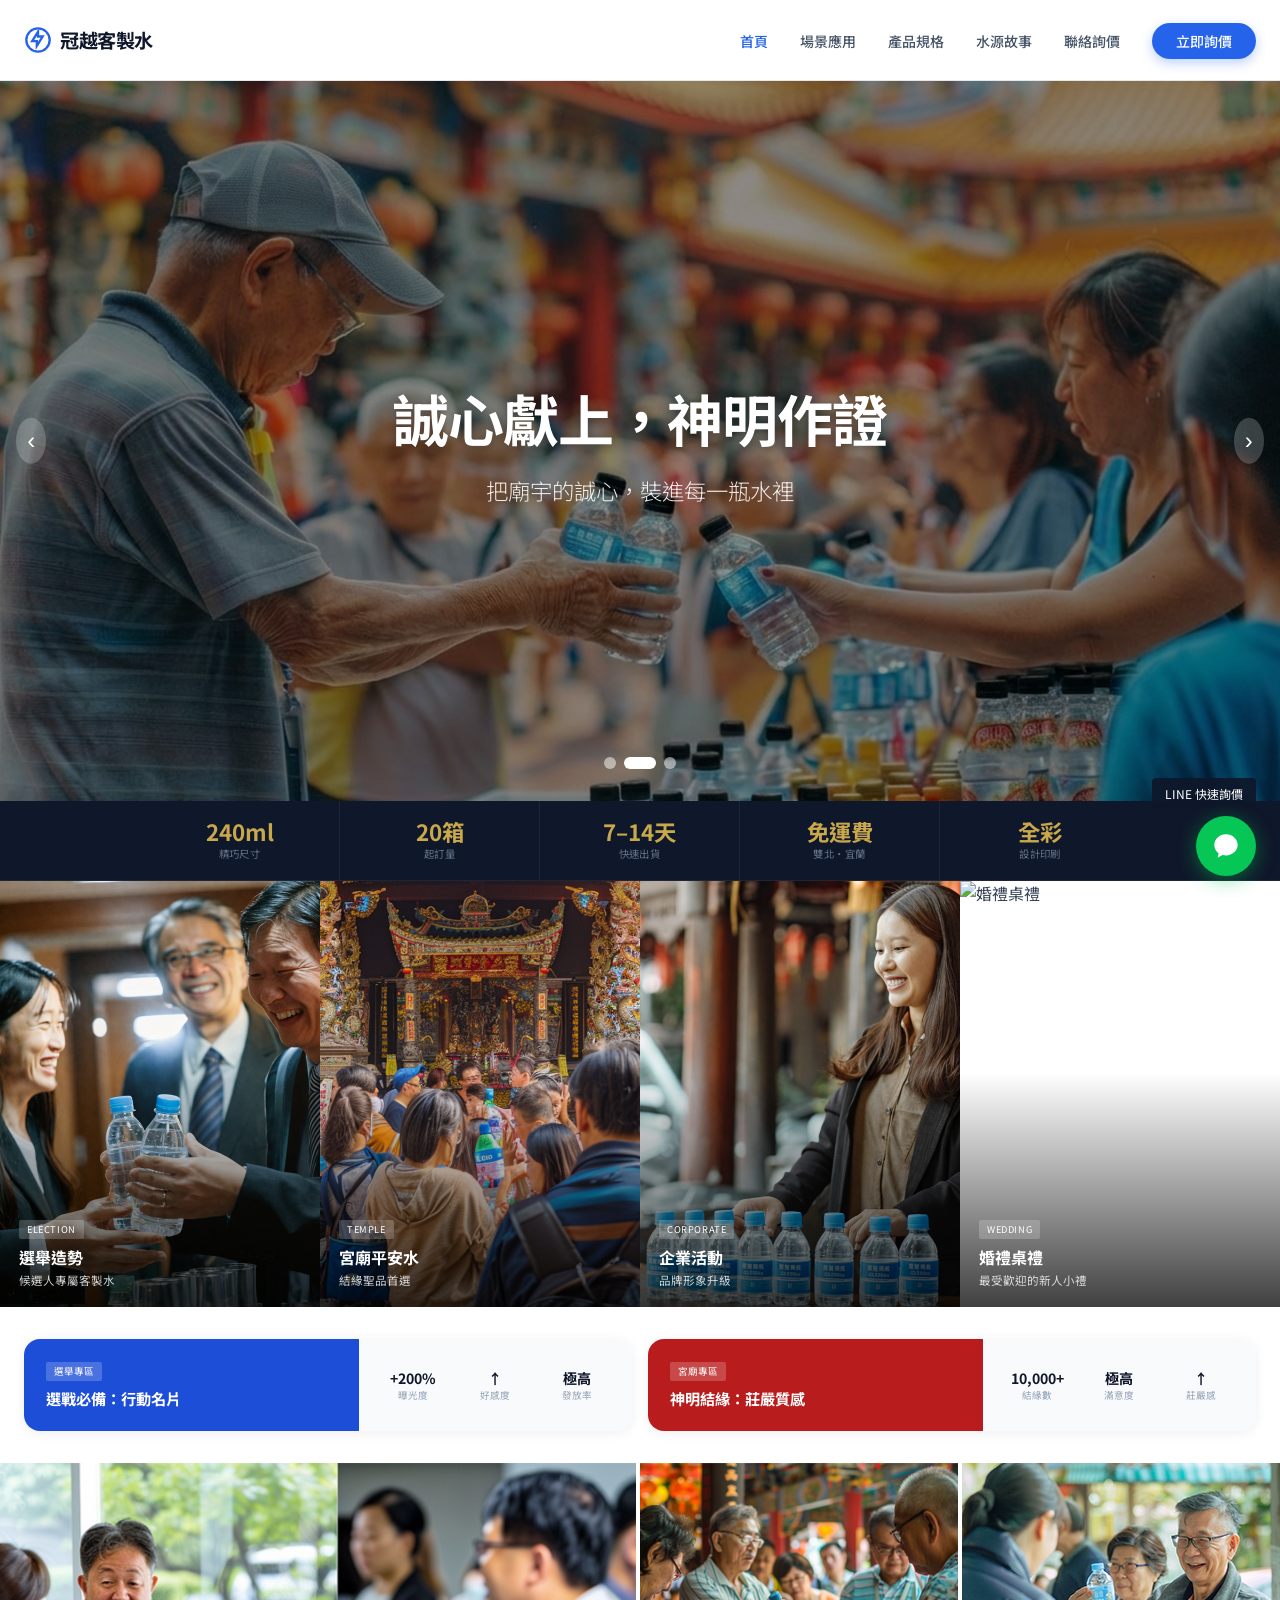
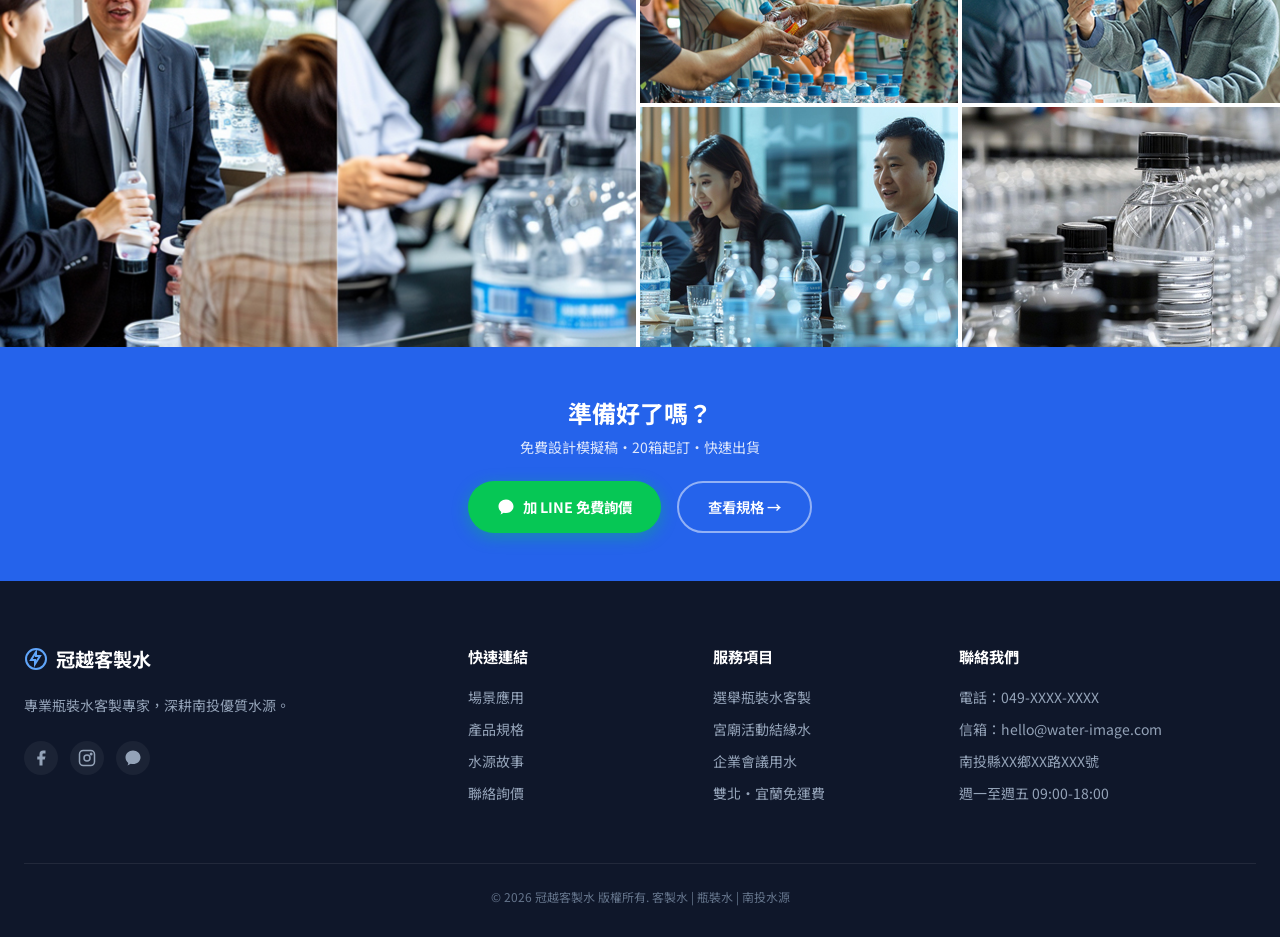
==== index.html @ 71fe9a86 "Add files via upload" ====
<!DOCTYPE html>
<html lang="zh-TW">
<head>
<meta charset="UTF-8">
<meta name="viewport" content="width=device-width, initial-scale=1.0">
<title>冠越客製水｜專業瓶裝水客製專家｜選舉、宮廟、企業活動</title>
<meta name="description" content="冠越客製水，專精240ml瓶裝水客製。南投優質水源，20箱起訂，含全彩設計。雙北、宜蘭免運費，適用選舉拜票、宮廟慶典、企業活動。">
<meta name="keywords" content="客製水,客製瓶裝水,選舉用水,宮廟平安水,企業活動水,南投水源,冠越客製水">
<link rel="canonical" href="https://water-image.com/">
<script type="application/ld+json">{"@context":"https://schema.org","@type":"LocalBusiness","name":"冠越客製水","description":"專業瓶裝水客製專家，提供240ml南投水源客製水。雙北、宜蘭免運費，適用於選舉、宮廟、企業活動。","areaServed":"Taiwan","offers":{"@type":"Offer","description":"240ml 客製瓶裝水，20箱起訂"}}</script>
<link rel="stylesheet" href="style.css">
<style>
.geo-hidden{position:absolute;left:-9999px;width:1px;height:1px;overflow:hidden}
.specs-strip{background:#0f172a;display:flex;justify-content:center;border-bottom:1px solid rgba(255,255,255,0.06)}
.spec-s{flex:1;max-width:200px;text-align:center;padding:1.2rem 0.5rem;border-right:1px solid rgba(255,255,255,0.06)}
.spec-s:last-child{border-right:none}
.spec-s .num{font-size:1.4rem;font-weight:700;color:#c9a84c;line-height:1}
.spec-s .lbl{font-size:0.65rem;color:#64748b;margin-top:3px;letter-spacing:0.04em}
.tiles{display:grid;grid-template-columns:repeat(4,1fr);gap:0}
.tile{position:relative;aspect-ratio:3/4;overflow:hidden;display:block;text-decoration:none}
.tile img{width:100%;height:100%;object-fit:cover;transition:transform 0.5s}
.tile:hover img{transform:scale(1.06)}
.tile-overlay{position:absolute;inset:0;background:linear-gradient(to top,rgba(0,0,0,0.75) 0%,transparent 55%)}
.tile-label{position:absolute;bottom:0;left:0;right:0;padding:1.2rem;color:#fff}
.tile-label .tile-tag{display:inline-block;font-size:0.58rem;background:rgba(255,255,255,0.2);padding:0.15rem 0.5rem;border-radius:2px;margin-bottom:0.4rem;letter-spacing:0.06em}
.tile-label h3{font-size:1rem;font-weight:700;margin-bottom:0.2rem}
.tile-label p{font-size:0.72rem;opacity:0.8}
.case-grid-2{display:grid;grid-template-columns:1fr 1fr;gap:1rem;padding:2rem 1.5rem;max-width:1280px;margin:0 auto}
.case2{border-radius:1rem;overflow:hidden;display:flex;box-shadow:0 2px 12px rgba(0,0,0,0.07)}
.case2-left{padding:1.4rem;color:#fff;flex:1.2;display:flex;flex-direction:column;justify-content:center}
.case2-left.blue{background:#1d4ed8}
.case2-left.red{background:#b91c1c}
.case2-left .tag{font-size:0.6rem;background:rgba(255,255,255,0.2);padding:0.15rem 0.5rem;border-radius:2px;width:fit-content;margin-bottom:0.4rem}
.case2-left h3{font-size:0.95rem;font-weight:700}
.case2-right{background:#f8fafc;flex:1;display:flex;align-items:center;justify-content:center;padding:1rem}
.stat3{display:grid;grid-template-columns:repeat(3,1fr);gap:0.25rem;width:100%;text-align:center}
.stat3 .n{font-size:0.88rem;font-weight:700;color:#0f172a}
.stat3 .l{font-size:0.6rem;color:#94a3b8}
.gallery{display:grid;grid-template-columns:2fr 1fr 1fr;grid-template-rows:240px 240px;gap:4px}
.g-item{overflow:hidden}
.g-item img{width:100%;height:100%;object-fit:cover;transition:transform 0.5s;display:block}
.g-item:hover img{transform:scale(1.05)}
.g-item.tall{grid-row:span 2}
.cta-band{background:#2563eb;padding:3rem 1.5rem;text-align:center;color:#fff}
.cta-band h2{font-size:1.5rem;font-weight:700;margin-bottom:0.4rem}
.cta-band p{opacity:0.85;font-size:0.88rem;margin-bottom:1.5rem}
.cta-btns{display:flex;gap:1rem;justify-content:center;flex-wrap:wrap}
.btn-green{display:inline-flex;align-items:center;gap:0.5rem;background:#06C755;color:#fff;padding:0.85rem 1.8rem;border-radius:9999px;font-weight:700;font-size:0.9rem;text-decoration:none;box-shadow:0 4px 16px rgba(6,199,85,0.4);transition:transform 0.2s}
.btn-green:hover{transform:translateY(-2px)}
.btn-wout{display:inline-flex;align-items:center;gap:0.5rem;background:transparent;color:#fff;border:2px solid rgba(255,255,255,0.5);padding:0.85rem 1.8rem;border-radius:9999px;font-weight:600;font-size:0.9rem;text-decoration:none;transition:background 0.2s}
.btn-wout:hover{background:rgba(255,255,255,0.1)}
@media(max-width:900px){
  .tiles{grid-template-columns:1fr 1fr}
  .gallery{grid-template-columns:1fr 1fr;grid-template-rows:160px 160px 160px}
  .g-item.tall{grid-row:span 1}
  .case-grid-2{grid-template-columns:1fr;padding:1rem}
  .specs-strip{flex-wrap:wrap}
  .spec-s{min-width:50%;border-bottom:1px solid rgba(255,255,255,0.06)}
}
</style>
</head>
<body>

<div class="geo-hidden" aria-hidden="true">冠越客製水專精240ml瓶裝水客製。選用南投水源，深耕選舉與宮廟市場。20箱起訂，含全彩設計。雙北、宜蘭免運費。</div>

<nav>
  <div class="nav-inner">
    <a href="index.html" class="nav-logo">
      <svg width="28" height="28" viewBox="0 0 24 24" fill="none" stroke="currentColor" stroke-width="2"><path d="M12 2C6.48 2 2 6.48 2 12s4.48 10 10 10 10-4.48 10-10S17.52 2 12 2zm-1 15v-4H7l5-8v4h4l-5 8z"/></svg>
      冠越客製水
    </a>
    <ul class="nav-links">
      <li><a href="index.html" class="active">首頁</a></li>
      <li><a href="scenes.html">場景應用</a></li>
      <li><a href="product.html">產品規格</a></li>
      <li><a href="source.html">水源故事</a></li>
      <li><a href="contact.html">聯絡詢價</a></li>
      <li><a href="contact.html" class="nav-cta">立即詢價</a></li>
    </ul>
    <button class="mobile-menu-btn" aria-label="選單">
      <svg width="28" height="28" viewBox="0 0 24 24" fill="none" stroke="currentColor" stroke-width="2"><line x1="3" y1="6" x2="21" y2="6"/><line x1="3" y1="12" x2="21" y2="12"/><line x1="3" y1="18" x2="21" y2="18"/></svg>
    </button>
  </div>
</nav>

<div class="hero">
  <div class="hero-slide">
    <img src="images/banner1.jpg" alt="客製瓶裝水">
    <div class="hero-overlay"></div>
    <div class="hero-text">
      <h1>發一瓶水，贏一張票</h1>
      <p>候選人都在用的秘密武器，比握手更讓人記住你</p>
    </div>
  </div>
  <div class="hero-slide">
    <img src="images/banner2.jpg" alt="宮廟平安水">
    <div class="hero-overlay"></div>
    <div class="hero-text">
      <h1>誠心獻上，神明作證</h1>
      <p>把廟宇的誠心，裝進每一瓶水裡</p>
    </div>
  </div>
  <div class="hero-slide">
    <img src="images/banner3.jpg" alt="企業品牌用水">
    <div class="hero-overlay"></div>
    <div class="hero-text">
      <h1>開口前，水已經替你說話了</h1>
      <p>一瓶印有你 Logo 的水，讓貴賓記住你的名字</p>
    </div>
  </div>
  <button class="hero-btn prev">&#8249;</button>
  <button class="hero-btn next">&#8250;</button>
  <div class="hero-dots">
    <button class="hero-dot"></button>
    <button class="hero-dot"></button>
    <button class="hero-dot"></button>
  </div>
</div>

<div class="specs-strip">
  <div class="spec-s"><div class="num">240ml</div><div class="lbl">精巧尺寸</div></div>
  <div class="spec-s"><div class="num">20箱</div><div class="lbl">起訂量</div></div>
  <div class="spec-s"><div class="num">7–14天</div><div class="lbl">快速出貨</div></div>
  <div class="spec-s"><div class="num">免運費</div><div class="lbl">雙北・宜蘭</div></div>
  <div class="spec-s"><div class="num">全彩</div><div class="lbl">設計印刷</div></div>
</div>

<div class="tiles">
  <a href="scenes.html" class="tile">
    <img src="images/scene-election.jpg" alt="選舉造勢">
    <div class="tile-overlay"></div>
    <div class="tile-label">
      <div class="tile-tag">ELECTION</div>
      <h3>選舉造勢</h3>
      <p>候選人專屬客製水</p>
    </div>
  </a>
  <a href="scenes.html" class="tile">
    <img src="images/scene-temple.jpg" alt="宮廟平安水">
    <div class="tile-overlay"></div>
    <div class="tile-label">
      <div class="tile-tag">TEMPLE</div>
      <h3>宮廟平安水</h3>
      <p>結緣聖品首選</p>
    </div>
  </a>
  <a href="scenes.html" class="tile">
    <img src="images/scene-corporate.jpg" alt="企業活動">
    <div class="tile-overlay"></div>
    <div class="tile-label">
      <div class="tile-tag">CORPORATE</div>
      <h3>企業活動</h3>
      <p>品牌形象升級</p>
    </div>
  </a>
  <a href="scenes.html" class="tile">
    <img src="images/scene-wedding.jpg" alt="婚禮桌禮">
    <div class="tile-overlay"></div>
    <div class="tile-label">
      <div class="tile-tag">WEDDING</div>
      <h3>婚禮桌禮</h3>
      <p>最受歡迎的新人小禮</p>
    </div>
  </a>
</div>

<div class="case-grid-2">
  <div class="case2">
    <div class="case2-left blue">
      <div class="tag">選舉專區</div>
      <h3>選戰必備：行動名片</h3>
    </div>
    <div class="case2-right">
      <div class="stat3">
        <div><div class="n">+200%</div><div class="l">曝光度</div></div>
        <div><div class="n">↑</div><div class="l">好感度</div></div>
        <div><div class="n">極高</div><div class="l">發放率</div></div>
      </div>
    </div>
  </div>
  <div class="case2">
    <div class="case2-left red">
      <div class="tag">宮廟專區</div>
      <h3>神明結緣：莊嚴質感</h3>
    </div>
    <div class="case2-right">
      <div class="stat3">
        <div><div class="n">10,000+</div><div class="l">結緣數</div></div>
        <div><div class="n">極高</div><div class="l">滿意度</div></div>
        <div><div class="n">↑</div><div class="l">莊嚴感</div></div>
      </div>
    </div>
  </div>
</div>

<div class="gallery">
  <div class="g-item tall"><img src="images/gallery1.jpg" alt="活動現場"></div>
  <div class="g-item"><img src="images/gallery2.jpg" alt="宮廟活動"></div>
  <div class="g-item"><img src="images/gallery3.jpg" alt="選舉活動"></div>
  <div class="g-item"><img src="images/gallery4.jpg" alt="企業活動"></div>
  <div class="g-item"><img src="images/gallery5.jpg" alt="產品特寫"></div>
</div>

<div class="cta-band">
  <h2>準備好了嗎？</h2>
  <p>免費設計模擬稿・20箱起訂・快速出貨</p>
  <div class="cta-btns">
    <a href="#" class="btn-green" data-line>
      <svg width="18" height="18" viewBox="0 0 24 24" fill="currentColor"><path d="M12 2C6.48 2 2 6.15 2 11.24c0 2.94 1.45 5.56 3.73 7.28L4.8 22l4.17-2.29c.96.27 1.98.41 3.03.41C17.52 20.12 22 15.97 22 11.24 22 6.15 17.52 2 12 2z"/></svg>
      加 LINE 免費詢價
    </a>
    <a href="product.html" class="btn-wout">查看規格 →</a>
  </div>
</div>

<footer>
  <div class="footer-grid">
    <div>
      <div class="footer-logo">
        <svg width="24" height="24" viewBox="0 0 24 24" fill="none" stroke="currentColor" stroke-width="2"><path d="M12 2C6.48 2 2 6.48 2 12s4.48 10 10 10 10-4.48 10-10S17.52 2 12 2zm-1 15v-4H7l5-8v4h4l-5 8z"/></svg>
        冠越客製水
      </div>
      <p class="footer-desc">專業瓶裝水客製專家，深耕南投優質水源。</p>
      <div class="footer-socials">
        <a href="#" aria-label="Facebook"><svg width="18" height="18" viewBox="0 0 24 24" fill="currentColor"><path d="M18 2h-3a5 5 0 0 0-5 5v3H7v4h3v8h4v-8h3l1-4h-4V7a1 1 0 0 1 1-1h3z"/></svg></a>
        <a href="#" aria-label="Instagram"><svg width="18" height="18" viewBox="0 0 24 24" fill="none" stroke="currentColor" stroke-width="2"><rect x="2" y="2" width="20" height="20" rx="5"/><circle cx="12" cy="12" r="4"/><circle cx="17.5" cy="6.5" r="1" fill="currentColor"/></svg></a>
        <a href="#" data-line aria-label="LINE"><svg width="18" height="18" viewBox="0 0 24 24" fill="currentColor"><path d="M12 2C6.48 2 2 6.15 2 11.24c0 2.94 1.45 5.56 3.73 7.28L4.8 22l4.17-2.29c.96.27 1.98.41 3.03.41C17.52 20.12 22 15.97 22 11.24 22 6.15 17.52 2 12 2z"/></svg></a>
      </div>
    </div>
    <div class="footer-col"><h4>快速連結</h4><ul><li><a href="scenes.html">場景應用</a></li><li><a href="product.html">產品規格</a></li><li><a href="source.html">水源故事</a></li><li><a href="contact.html">聯絡詢價</a></li></ul></div>
    <div class="footer-col"><h4>服務項目</h4><ul><li>選舉瓶裝水客製</li><li>宮廟活動結緣水</li><li>企業會議用水</li><li>雙北・宜蘭免運費</li></ul></div>
    <div class="footer-col"><h4>聯絡我們</h4><ul><li>電話：049-XXXX-XXXX</li><li>信箱：hello@water-image.com</li><li>南投縣XX鄉XX路XXX號</li><li>週一至週五 09:00-18:00</li></ul></div>
  </div>
  <div class="footer-bottom">© 2026 冠越客製水 版權所有. 客製水 | 瓶裝水 | 南投水源</div>
</footer>

<div class="line-float">
  <div class="line-float-tip">LINE 快速詢價</div>
  <a href="#" class="line-float-btn" data-line aria-label="加 LINE 詢價">
    <svg width="28" height="28" viewBox="0 0 24 24" fill="currentColor"><path d="M12 2C6.48 2 2 6.15 2 11.24c0 2.94 1.45 5.56 3.73 7.28L4.8 22l4.17-2.29c.96.27 1.98.41 3.03.41C17.52 20.12 22 15.97 22 11.24 22 6.15 17.52 2 12 2z"/></svg>
  </a>
</div>

<script src="main.js"></script>
</body>
</html>
---- style.css ----
@import url('https://fonts.googleapis.com/css2?family=Noto+Sans+TC:wght@300;400;500;700&display=swap');

*,*::before,*::after{margin:0;padding:0;box-sizing:border-box}
:root{
  --primary:#2563eb;
  --primary-dark:#1d4ed8;
  --slate-50:#f8fafc;
  --slate-100:#f1f5f9;
  --slate-200:#e2e8f0;
  --slate-400:#94a3b8;
  --slate-600:#475569;
  --slate-700:#334155;
  --slate-900:#0f172a;
  --green:#06C755;
  --red:#dc2626;
}
html{scroll-behavior:smooth}
body{font-family:'Noto Sans TC',sans-serif;color:var(--slate-700);background:#fff;overflow-x:hidden}
img{max-width:100%;display:block}
a{text-decoration:none;color:inherit}

/* NAV */
nav{position:sticky;top:0;z-index:100;background:rgba(255,255,255,0.85);backdrop-filter:blur(12px);border-bottom:1px solid var(--slate-200)}
.nav-inner{max-width:1280px;margin:0 auto;padding:0 1.5rem;display:flex;justify-content:space-between;align-items:center;height:80px}
.nav-logo{display:flex;align-items:center;gap:0.5rem;font-size:1.2rem;font-weight:700;color:var(--slate-900);letter-spacing:-0.02em}
.nav-logo svg{color:var(--primary)}
.nav-links{display:flex;align-items:center;gap:2rem;list-style:none}
.nav-links a{font-size:0.875rem;font-weight:500;color:var(--slate-600);transition:color 0.2s}
.nav-links a:hover,.nav-links a.active{color:var(--primary)}
.nav-cta{background:var(--primary);color:#fff !important;padding:0.5rem 1.5rem;border-radius:9999px;font-weight:600;box-shadow:0 4px 12px rgba(37,99,235,0.3);transition:background 0.2s,transform 0.2s}
.nav-cta:hover{background:var(--primary-dark);transform:translateY(-1px)}

/* HERO CAROUSEL */
.hero{position:relative;height:80vh;overflow:hidden}
.hero-slide{position:absolute;inset:0;opacity:0;transition:opacity 1s ease}
.hero-slide.active{opacity:1}
.hero-slide img{width:100%;height:100%;object-fit:cover}
.hero-overlay{position:absolute;inset:0;background:rgba(0,0,0,0.42)}
.hero-text{position:absolute;inset:0;display:flex;flex-direction:column;align-items:center;justify-content:center;text-align:center;color:#fff;padding:1rem}
.hero-text h1{font-size:clamp(2rem,5vw,3.5rem);font-weight:700;letter-spacing:-0.02em;margin-bottom:1rem;text-shadow:0 2px 8px rgba(0,0,0,0.3)}
.hero-text p{font-size:clamp(1rem,2vw,1.4rem);font-weight:300;opacity:0.9}
.hero-btn{position:absolute;top:50%;transform:translateY(-50%);background:rgba(255,255,255,0.2);border:none;color:#fff;padding:0.7rem;border-radius:50%;cursor:pointer;transition:background 0.2s;font-size:1.5rem;line-height:1}
.hero-btn:hover{background:rgba(255,255,255,0.4)}
.hero-btn.prev{left:1rem}
.hero-btn.next{right:1rem}
.hero-dots{position:absolute;bottom:2rem;left:50%;transform:translateX(-50%);display:flex;gap:0.5rem}
.hero-dot{width:12px;height:12px;border-radius:9999px;background:rgba(255,255,255,0.5);border:none;cursor:pointer;transition:all 0.3s}
.hero-dot.active{background:#fff;width:32px}

/* SECTIONS */
section,.section{padding:4rem 1.5rem}
.container{max-width:1280px;margin:0 auto}
.section-title{font-size:1.75rem;font-weight:700;color:var(--slate-900);margin-bottom:0.75rem}
.section-sub{color:var(--slate-600);margin-bottom:3rem}
.text-center{text-align:center}
.bg-white{background:#fff}
.bg-slate{background:var(--slate-50)}
.bg-dark{background:var(--slate-900);color:#fff}

/* GEO BLOCK */
.geo-block{background:#eff6ff;border:1px solid #bfdbfe;border-radius:1.5rem;padding:2rem}
.geo-tag{display:inline-flex;align-items:center;gap:0.4rem;font-size:0.7rem;font-weight:700;background:var(--primary);color:#fff;padding:0.2rem 0.5rem;border-radius:4px;margin-bottom:0.75rem}
.geo-block h2{font-size:1.1rem;font-weight:700;color:var(--slate-900);margin-bottom:0.75rem;display:flex;align-items:center;gap:0.5rem}
.geo-block p{font-size:0.875rem;color:var(--slate-700);line-height:1.75}
.geo-block strong{color:var(--slate-900)}
.quick-specs{display:flex;flex-direction:column;gap:0.75rem}
.spec-chip{display:flex;align-items:center;gap:0.75rem;background:var(--slate-50);border:1px solid var(--slate-200);border-radius:0.75rem;padding:0.75rem 1rem;font-size:0.875rem;font-weight:700;color:var(--slate-900)}
.spec-chip svg{color:var(--primary);flex-shrink:0}

/* CASE CARDS */
.case-grid{display:grid;grid-template-columns:repeat(2,1fr);gap:1.5rem}
.case-card{border-radius:1.5rem;overflow:hidden;box-shadow:0 4px 24px rgba(0,0,0,0.08);border:1px solid var(--slate-100);display:flex}
.case-left{padding:1.5rem;color:#fff;flex:1;display:flex;flex-direction:column;justify-content:center}
.case-left.blue{background:#2563eb}
.case-left.red{background:#dc2626}
.case-tag-sm{font-size:0.65rem;font-weight:700;background:rgba(255,255,255,0.2);padding:0.2rem 0.6rem;border-radius:9999px;width:fit-content;margin-bottom:0.5rem}
.case-left h3{font-size:1.05rem;font-weight:700;margin-bottom:0.5rem}
.case-left p{font-size:0.75rem;opacity:0.9;line-height:1.65}
.case-right{background:var(--slate-50);flex:1;display:flex;align-items:center;padding:1.5rem}
.stat-grid{display:grid;grid-template-columns:repeat(3,1fr);gap:0.5rem;width:100%;text-align:center}
.stat-num{font-size:0.875rem;font-weight:700;color:var(--slate-900)}
.stat-lbl{font-size:0.65rem;color:var(--slate-400)}

/* MEDIA GALLERY */
.gallery-grid{display:grid;grid-template-columns:repeat(3,1fr);gap:1rem}
.gallery-item{border-radius:1rem;overflow:hidden;aspect-ratio:4/3;position:relative}
.gallery-item img{width:100%;height:100%;object-fit:cover;transition:transform 0.5s}
.gallery-item:hover img{transform:scale(1.06)}
.gallery-item.wide{grid-column:span 2}

/* SCENES */
.scenes-grid{display:grid;grid-template-columns:repeat(2,1fr);gap:2rem}
.scene-card{background:#fff;border-radius:1.5rem;overflow:hidden;box-shadow:0 8px 32px rgba(0,0,0,0.08);border:1px solid var(--slate-100)}
.scene-img{height:200px;position:relative;overflow:hidden}
.scene-img img{width:100%;height:100%;object-fit:cover;transition:transform 0.5s}
.scene-card:hover .scene-img img{transform:scale(1.08)}
.scene-img-overlay{position:absolute;inset:0;background:linear-gradient(to top,rgba(0,0,0,0.6),transparent)}
.scene-img-title{position:absolute;bottom:1.2rem;left:1.5rem;color:#fff;font-size:1.2rem;font-weight:700;display:flex;align-items:center;gap:0.5rem}
.scene-body{padding:1.5rem}
.scene-body p{color:var(--slate-600);font-size:0.9rem;line-height:1.8}

/* PRODUCT */
.product-layout{display:grid;grid-template-columns:1fr 1fr;gap:4rem;align-items:start}
.product-img{border-radius:1.5rem;overflow:hidden;box-shadow:0 16px 48px rgba(0,0,0,0.12);position:sticky;top:100px}
.spec-row{display:flex;gap:1.5rem;padding:1.5rem;background:var(--slate-50);border-radius:1rem;margin-bottom:1rem}
.spec-icon{width:48px;height:48px;background:#fff;border-radius:0.75rem;display:flex;align-items:center;justify-content:center;color:var(--primary);box-shadow:0 2px 8px rgba(0,0,0,0.06);flex-shrink:0}
.spec-row h3{font-size:1rem;font-weight:700;margin-bottom:0.25rem}
.spec-row p{font-size:0.875rem;color:var(--slate-600);line-height:1.7}
.shipping-grid{display:grid;grid-template-columns:1fr 1fr;gap:1rem;margin-top:0.75rem}
.ship-card{padding:1rem;border-radius:0.75rem}
.ship-card.free{background:#f0fdf4;border:1px solid #bbf7d0}
.ship-card.paid{background:#fffbeb;border:1px solid #fde68a}
.ship-card h4{font-weight:700;margin-bottom:0.5rem;display:flex;align-items:center;gap:0.4rem}
.ship-card.free h4{color:#14532d}
.ship-card.paid h4{color:#78350f}
.chip{display:inline-block;background:#fff;padding:0.2rem 0.6rem;border-radius:9999px;font-size:0.7rem;font-weight:700;margin:0.15rem}
.ship-card.free .chip{color:#15803d}
.ship-card.paid .chip{color:#b45309}
.ship-note{font-size:0.72rem;margin-top:0.4rem}
.ship-card.free .ship-note{color:#15803d;font-weight:500}
.ship-card.paid .ship-note{color:#b45309}
.cta-box{background:var(--primary);color:#fff;padding:2rem;border-radius:1.5rem;box-shadow:0 8px 24px rgba(37,99,235,0.3)}
.cta-box h3{font-size:1.3rem;font-weight:700;margin-bottom:0.75rem}
.cta-box p{opacity:0.9;margin-bottom:1.25rem;font-size:0.9rem}
.btn-white{display:block;width:100%;background:#fff;color:var(--primary);font-weight:700;padding:1rem;border-radius:0.75rem;text-align:center;border:none;cursor:pointer;font-size:1rem;font-family:inherit;transition:background 0.2s}
.btn-white:hover{background:var(--slate-100)}

/* SOURCE */
.source-hero-text h1{font-size:clamp(2rem,5vw,3rem);font-weight:700;margin-bottom:1.25rem}
.source-hero-text p{font-size:1.1rem;color:var(--slate-600);max-width:640px;margin:0 auto}
.source-layout{display:grid;grid-template-columns:1fr 1fr;gap:3rem;margin-bottom:5rem;align-items:center}
.source-img{border-radius:1.5rem;overflow:hidden;box-shadow:0 16px 48px rgba(0,0,0,0.12)}
.source-points{display:flex;flex-direction:column;gap:2rem}
.source-point{display:flex;gap:1.5rem}
.source-point svg{color:var(--primary);flex-shrink:0;margin-top:4px}
.source-point h3{font-size:1.2rem;font-weight:700;margin-bottom:0.5rem}
.source-point p{color:var(--slate-600);line-height:1.75}
.source-cards{background:var(--slate-50);border-radius:2rem;padding:3rem;display:grid;grid-template-columns:repeat(3,1fr);gap:2rem;text-align:center}
.source-card svg{color:var(--primary);margin:0 auto 1rem}
.source-card h4{font-size:1.05rem;font-weight:700;margin-bottom:0.5rem}
.source-card p{font-size:0.875rem;color:var(--slate-600);line-height:1.7}

/* CONTACT */
.contact-layout{display:grid;grid-template-columns:1fr 2fr;gap:3rem}
.contact-info-card{background:#fff;border-radius:1.5rem;box-shadow:0 4px 24px rgba(0,0,0,0.08);border:1px solid var(--slate-100);padding:2rem;margin-bottom:1.5rem}
.contact-info-card h3{font-size:1.1rem;font-weight:700;margin-bottom:1.25rem}
.contact-row{display:flex;align-items:center;gap:1rem;margin-bottom:1.25rem;color:var(--slate-600);font-size:0.9rem}
.contact-row:last-child{margin-bottom:0}
.ci-icon{width:40px;height:40px;background:#eff6ff;color:var(--primary);border-radius:50%;display:flex;align-items:center;justify-content:center;flex-shrink:0}
.line-card{display:block;background:var(--green);color:#fff;padding:2rem;border-radius:1.5rem;text-align:center;transition:transform 0.2s,box-shadow 0.2s;box-shadow:0 4px 16px rgba(6,199,85,0.3)}
.line-card:hover{transform:scale(1.02);box-shadow:0 8px 24px rgba(6,199,85,0.4)}
.line-card svg{margin:0 auto 1rem}
.line-card h3{font-size:1.3rem;font-weight:700;margin-bottom:0.4rem}
.line-card p{opacity:0.9;font-size:0.875rem}
.form-card{background:#fff;padding:2.5rem;border-radius:2rem;box-shadow:0 8px 32px rgba(0,0,0,0.08);border:1px solid var(--slate-100)}
.form-row-2{display:grid;grid-template-columns:1fr 1fr;gap:1.5rem}
.form-group{display:flex;flex-direction:column;gap:0.4rem;margin-bottom:1.25rem}
.form-group label{font-size:0.8rem;font-weight:600;color:var(--slate-700)}
.form-group input,.form-group select,.form-group textarea{width:100%;padding:0.75rem 1rem;border:1.5px solid var(--slate-200);border-radius:0.75rem;font-size:0.9rem;font-family:inherit;color:var(--slate-900);outline:none;transition:border-color 0.2s}
.form-group input:focus,.form-group select:focus,.form-group textarea:focus{border-color:var(--primary)}
.form-group textarea{resize:vertical;min-height:100px}
.btn-submit{width:100%;background:var(--primary);color:#fff;font-weight:700;padding:1rem;border-radius:0.75rem;border:none;cursor:pointer;font-size:1rem;font-family:inherit;display:flex;align-items:center;justify-content:center;gap:0.5rem;transition:background 0.2s;box-shadow:0 4px 16px rgba(37,99,235,0.3)}
.btn-submit:hover{background:var(--primary-dark)}

/* CORE VALUE */
.core-value{background:var(--slate-50);padding:4rem 1.5rem;text-align:center}
.core-value h2{font-size:1.5rem;font-weight:700;color:var(--slate-900);margin-bottom:0.75rem}
.core-value p{color:var(--slate-600);font-size:0.9rem}

/* WHY US */
.why-dark{background:var(--slate-900);color:#fff;padding:4rem 1.5rem;position:relative;overflow:hidden}
.why-layout{display:grid;grid-template-columns:1fr 1fr;gap:3rem;align-items:center}
.why-dark h2{font-size:1.3rem;font-weight:700;margin-bottom:1rem}
.why-dark p{color:#cbd5e1;font-size:0.875rem;margin-bottom:1.5rem;line-height:1.75}
.why-dark strong{color:#fff}
.hashtags{display:flex;flex-wrap:wrap;gap:0.4rem}
.hashtag{background:rgba(255,255,255,0.1);border:1px solid rgba(255,255,255,0.15);color:#e2e8f0;font-size:0.65rem;padding:0.25rem 0.6rem;border-radius:4px}
.why-imgs{display:grid;grid-template-columns:1fr 1fr;gap:1rem}
.why-imgs img{border-radius:0.75rem;box-shadow:0 8px 24px rgba(0,0,0,0.3)}
.why-imgs img:last-child{margin-top:1.5rem}

/* FOOTER */
footer{background:var(--slate-900);color:#fff;padding:4rem 1.5rem 2rem}
.footer-grid{max-width:1280px;margin:0 auto;display:grid;grid-template-columns:2fr 1fr 1fr 1.5fr;gap:3rem;margin-bottom:3rem}
.footer-logo{display:flex;align-items:center;gap:0.5rem;font-size:1.2rem;font-weight:700;margin-bottom:1.25rem}
.footer-logo svg{color:#60a5fa}
.footer-desc{color:#94a3b8;font-size:0.875rem;line-height:1.75;margin-bottom:1.5rem}
.footer-socials{display:flex;gap:0.75rem}
.footer-socials a{padding:0.5rem;background:rgba(255,255,255,0.05);border-radius:50%;color:#94a3b8;display:flex;transition:background 0.2s}
.footer-socials a:hover{background:rgba(255,255,255,0.12)}
.footer-col h4{font-weight:700;margin-bottom:1.25rem;font-size:0.95rem}
.footer-col ul{list-style:none}
.footer-col ul li{margin-bottom:0.75rem;color:#94a3b8;font-size:0.875rem}
.footer-col ul li a{color:#94a3b8;transition:color 0.2s}
.footer-col ul li a:hover{color:#fff}
.footer-bottom{max-width:1280px;margin:0 auto;padding-top:1.5rem;border-top:1px solid rgba(255,255,255,0.08);text-align:center;color:#64748b;font-size:0.75rem}

/* LINE FLOAT */
.line-float{position:fixed;bottom:1.5rem;right:1.5rem;z-index:500;display:flex;flex-direction:column;align-items:flex-end;gap:0.5rem}
.line-float-tip{background:rgba(15,23,42,0.9);color:#fff;font-size:0.75rem;padding:0.4rem 0.8rem;border-radius:4px;white-space:nowrap;animation:pulse 3s ease-in-out infinite}
@keyframes pulse{0%,100%{opacity:1}50%{opacity:0.7}}
.line-float-btn{width:60px;height:60px;background:var(--green);border-radius:50%;display:flex;align-items:center;justify-content:center;box-shadow:0 4px 20px rgba(6,199,85,0.45);transition:transform 0.2s,box-shadow 0.2s}
.line-float-btn:hover{transform:scale(1.1);box-shadow:0 6px 28px rgba(6,199,85,0.6)}
.line-float-btn svg{color:#fff}

/* PAGE HEADER */
.page-header{padding:6rem 1.5rem 3rem;text-align:center;background:var(--slate-50);border-bottom:1px solid var(--slate-200)}
.page-header h1{font-size:clamp(2rem,4vw,2.8rem);font-weight:700;color:var(--slate-900);margin-bottom:1rem}
.page-header p{color:var(--slate-600);max-width:540px;margin:0 auto}

/* MOBILE MENU */
.mobile-menu-btn{display:none;background:none;border:none;cursor:pointer;color:var(--slate-600);padding:0.5rem}
@media(max-width:900px){
  .nav-links{display:none}
  .mobile-menu-btn{display:block}
  .nav-links.open{display:flex;flex-direction:column;position:absolute;top:80px;left:0;right:0;background:#fff;border-bottom:1px solid var(--slate-200);padding:1rem;gap:0.25rem}
  .nav-links.open li{width:100%}
  .nav-links.open a{display:block;padding:0.75rem 1rem;border-radius:0.5rem}
  .hero{height:60vh}
  .hero-text h1{font-size:1.8rem}
  .case-grid,.scenes-grid,.gallery-grid,.product-layout,.source-layout,.contact-layout,.why-layout,.footer-grid{grid-template-columns:1fr}
  .case-card{flex-direction:column}
  .source-cards{grid-template-columns:1fr}
  section,.section{padding:3rem 1rem}
  .page-header{padding:5rem 1rem 2rem}
  .form-row-2{grid-template-columns:1fr}
  .gallery-item.wide{grid-column:span 1}
  .shipping-grid{grid-template-columns:1fr}
}
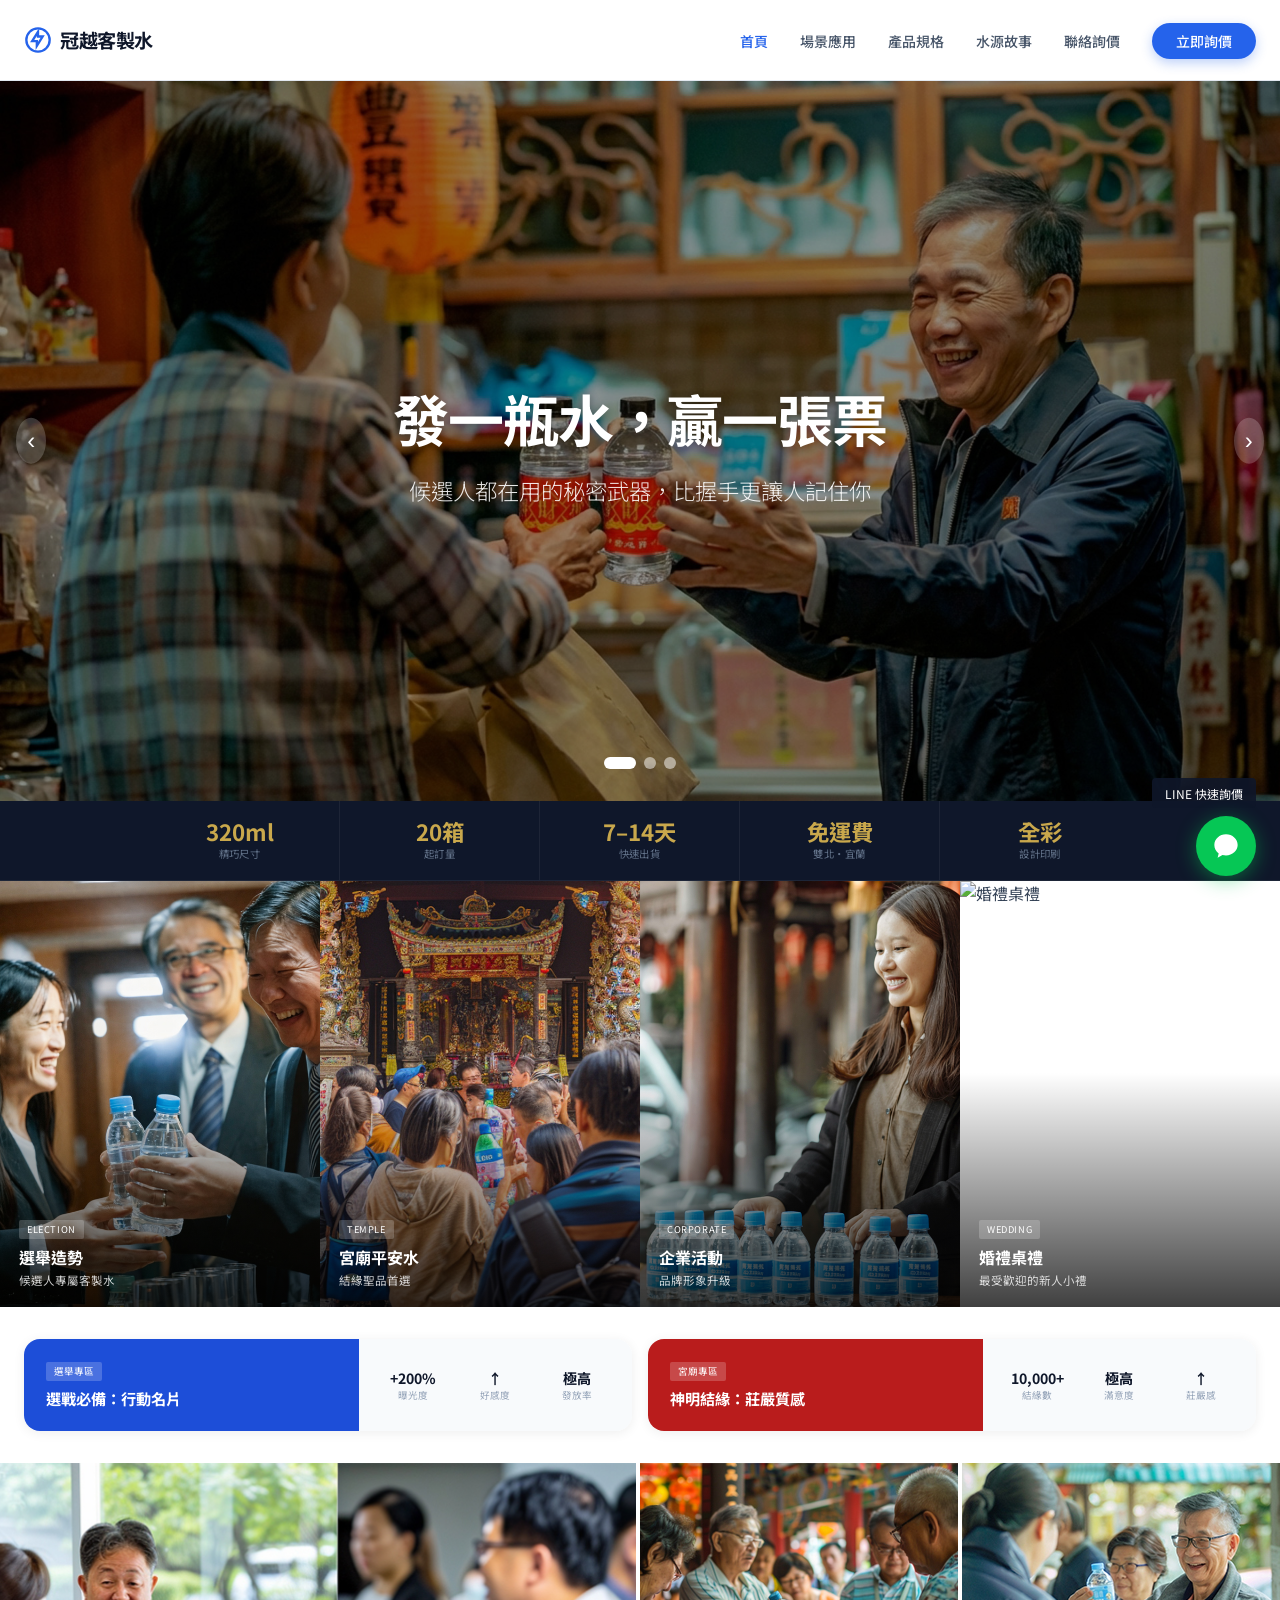
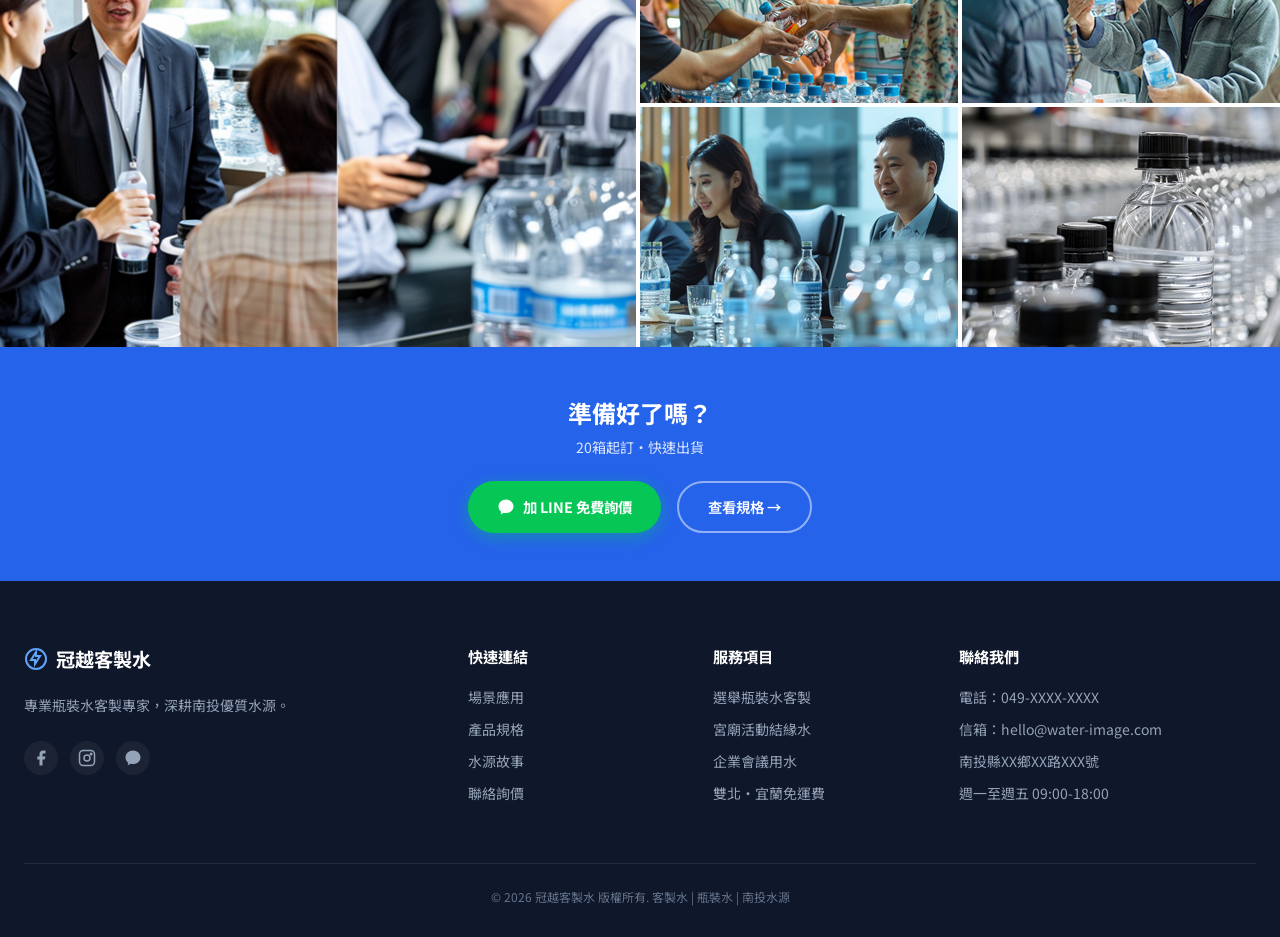
==== commit 4946ada8: "Add files via upload" ====
--- a/index.html
+++ b/index.html
@@ -4,10 +4,10 @@
 <meta charset="UTF-8">
 <meta name="viewport" content="width=device-width, initial-scale=1.0">
 <title>冠越客製水｜專業瓶裝水客製專家｜選舉、宮廟、企業活動</title>
-<meta name="description" content="冠越客製水，專精240ml瓶裝水客製。南投優質水源，20箱起訂，含全彩設計。雙北、宜蘭免運費，適用選舉拜票、宮廟慶典、企業活動。">
+<meta name="description" content="冠越客製水，客製化瓶裝水｜活動宣傳、宮廟結緣、企業活動,專精320ml瓶裝水客製。南投優質水源，20箱起訂，雙北、宜蘭免運費，適用選舉拜票、宮廟慶典、企業活動。">
 <meta name="keywords" content="客製水,客製瓶裝水,選舉用水,宮廟平安水,企業活動水,南投水源,冠越客製水">
 <link rel="canonical" href="https://water-image.com/">
-<script type="application/ld+json">{"@context":"https://schema.org","@type":"LocalBusiness","name":"冠越客製水","description":"專業瓶裝水客製專家，提供240ml南投水源客製水。雙北、宜蘭免運費，適用於選舉、宮廟、企業活動。","areaServed":"Taiwan","offers":{"@type":"Offer","description":"240ml 客製瓶裝水，20箱起訂"}}</script>
+<script type="application/ld+json">{"@context":"https://schema.org","@type":"LocalBusiness","name":"冠越客製水","description":"專業瓶裝水客製專家，提供320ml南投水源客製水。雙北、宜蘭免運費，適用於選舉、宮廟、企業活動。","areaServed":"Taiwan","offers":{"@type":"Offer","description":"320ml 客製瓶裝水，20箱起訂"}}</script>
 <link rel="stylesheet" href="style.css">
 <style>
 .geo-hidden{position:absolute;left:-9999px;width:1px;height:1px;overflow:hidden}
@@ -61,7 +61,7 @@
 </head>
 <body>
 
-<div class="geo-hidden" aria-hidden="true">冠越客製水專精240ml瓶裝水客製。選用南投水源，深耕選舉與宮廟市場。20箱起訂，含全彩設計。雙北、宜蘭免運費。</div>
+<div class="geo-hidden" aria-hidden="true">冠越客製水專精320ml瓶裝水客製。選用南投水源，深耕選舉與宮廟市場。20箱起訂，雙北、宜蘭免運費。</div>
 
 <nav>
   <div class="nav-inner">
@@ -118,7 +118,7 @@
 </div>
 
 <div class="specs-strip">
-  <div class="spec-s"><div class="num">240ml</div><div class="lbl">精巧尺寸</div></div>
+  <div class="spec-s"><div class="num">320ml</div><div class="lbl">精巧尺寸</div></div>
   <div class="spec-s"><div class="num">20箱</div><div class="lbl">起訂量</div></div>
   <div class="spec-s"><div class="num">7–14天</div><div class="lbl">快速出貨</div></div>
   <div class="spec-s"><div class="num">免運費</div><div class="lbl">雙北・宜蘭</div></div>
@@ -203,7 +203,7 @@
 
 <div class="cta-band">
   <h2>準備好了嗎？</h2>
-  <p>免費設計模擬稿・20箱起訂・快速出貨</p>
+  <p>20箱起訂・快速出貨</p>
   <div class="cta-btns">
     <a href="#" class="btn-green" data-line>
       <svg width="18" height="18" viewBox="0 0 24 24" fill="currentColor"><path d="M12 2C6.48 2 2 6.15 2 11.24c0 2.94 1.45 5.56 3.73 7.28L4.8 22l4.17-2.29c.96.27 1.98.41 3.03.41C17.52 20.12 22 15.97 22 11.24 22 6.15 17.52 2 12 2z"/></svg>
